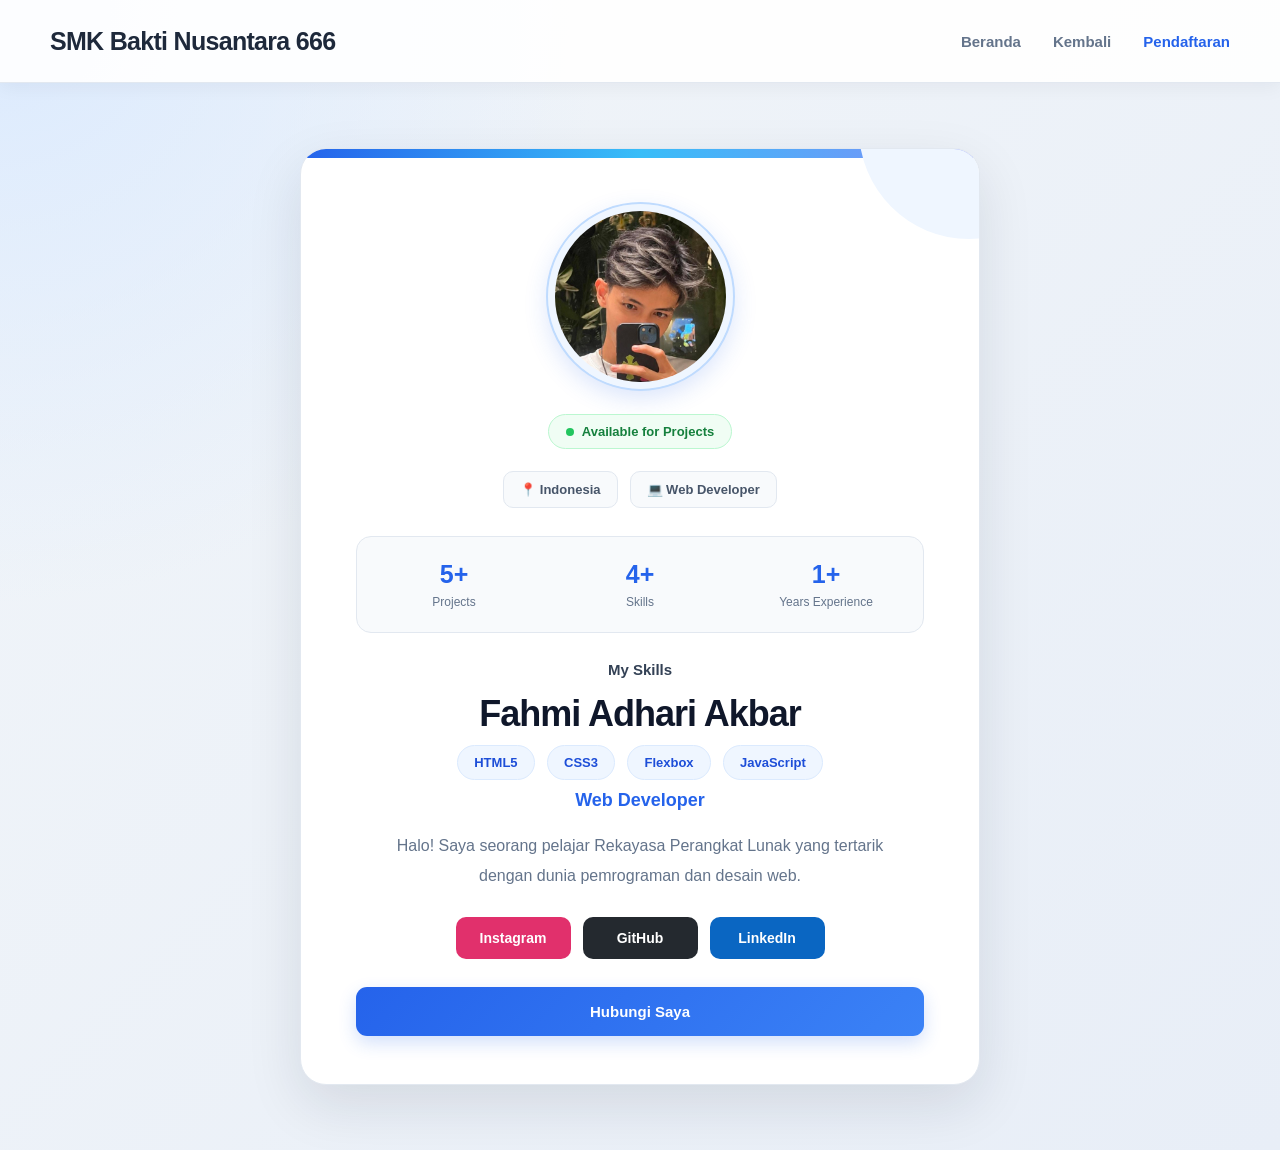
==== index.html @ e7ab8393 "Add files via upload" ====
<!DOCTYPE html>
<html lang="id">

<head>
    <meta charset="UTF-8">
    <meta name="viewport" content="width=device-width, initial-scale=1.0">
    <title>Kartu Profil Portofolio Interaktif</title>

    <!-- Menghubungkan file CSS eksternal -->
    <link rel="stylesheet" href="style.css">
</head>

<body>

    <header class="main-header">
        <div class="header-container">
            <h1 class="brand-title">SMK Bakti Nusantara 666</h1>
            <nav class="main-nav">
                <a href="beranda.html">Beranda</a>
                <a href="index2.html">Kembali</a>
                <a href="#" class="active">Pendaftaran</a>
            </nav>
        </div>
    </header>

    <main class="profile-card">
        <!-- Foto Profil -->
        <div class="profile-image">
            <img src="amayy.jpeg" alt="Foto profil">
        </div>
        <div class="profile-status">
            Available for Projects
        </div>

        <div class="profile-info">
            <div class="info-item">📍 Indonesia</div>
            <div class="info-item">💻 Web Developer</div>
        </div>

        <div class="profile-stats">
            <div class="stat-item">
                <h3>5+</h3>
                <p>Projects</p>
            </div>

            <div class="stat-item">
                <h3>4+</h3>
                <p>Skills</p>
            </div>

            <div class="stat-item">
                <h3>1+</h3>
                <p>Years Experience</p>
            </div>
        </div>

        <p class="skill-title">My Skills</p>

        <!-- Informasi Profil -->
        <h1>Fahmi Adhari Akbar</h1>

        <div class="skills">
            <span class="badge-skill">HTML5</span>
            <span class="badge-skill">CSS3</span>
            <span class="badge-skill">Flexbox</span>
            <span class="badge-skill">JavaScript</span>

<h2>Web Developer</h2>


            <p class="description">
                Halo! Saya seorang pelajar Rekayasa Perangkat Lunak
                yang tertarik dengan dunia pemrograman dan desain web.
            </p>

            <!-- Tombol Media Sosial -->
            <div class="social-links">
                <a href="https://www.instagram.com/faa_adhr?rpxt=MTN0dHQ4ZmJpaDJ3YQ==" target="_blank"
                    rel="noopener noreferrer" class="social-button instagram">
                    Instagram
                </a>

                <a href="https://github.com/fahmi123-hub/amayy" target="_blank" rel="noopener noreferrer"
                    class="social-button github">
                    GitHub
                </a>

                <a href="https://linkedin.com/" target="_blank" rel="noopener noreferrer"
                    class="social-button linkedin">
                    LinkedIn
                </a>
            </div>

            <!-- Tombol Kontak -->
            <a href="mailto:emailkamu@example.com" class="contact-button">
                Hubungi Saya
            </a>
    </main>

</body>

</html>
---- style.css ----
* {
    box-sizing: border-box;
    margin: 0;
    padding: 0;
}

body {
    min-height: 100vh;
    font-family: 'Segoe UI', Arial, sans-serif;
    background:
        radial-gradient(circle at top left, #dbeafe 0, transparent 35%),
        linear-gradient(135deg, #f1f5f9, #e8eef7);
    color: #1e293b;
}

/* =========================
   HEADER
========================= */
.main-header {
    width: 100%;
    background: rgba(255, 255, 255, 0.92);
    border-bottom: 1px solid #e2e8f0;
    box-shadow: 0 4px 18px rgba(15, 23, 42, 0.05);
}

.header-container {
    max-width: 1250px;
    min-height: 82px;
    margin: auto;
    padding: 0 35px;
    display: flex;
    justify-content: space-between;
    align-items: center;
    gap: 25px;
}

.brand-title {
    font-size: 25px;
    font-weight: 800;
    letter-spacing: -0.7px;
    color: #1e293b;
}

.main-nav {
    display: flex;
    align-items: center;
    gap: 32px;
}

.main-nav a {
    position: relative;
    color: #64748b;
    text-decoration: none;
    font-size: 15px;
    font-weight: 600;
    transition: 0.3s;
}

.main-nav a:hover,
.main-nav a.active {
    color: #2563eb;
}

/* =========================
   PROFILE CARD
========================= */
.profile-card {
    position: relative;
    width: calc(100% - 40px);
    max-width: 680px;
    margin: 65px auto;
    padding: 55px 55px 48px;
    overflow: hidden;
    background: #ffffff;
    border: 1px solid #e2e8f0;
    border-radius: 26px;
    box-shadow: 0 20px 55px rgba(15, 23, 42, 0.11);
    text-align: center;
    transition: transform 0.35s ease,
                box-shadow 0.35s ease;
}

.profile-card:hover {
    transform: translateY(-5px);
    box-shadow: 0 25px 65px rgba(15, 23, 42, 0.15);
}

.profile-card::before {
    content: "";
    position: absolute;
    top: 0;
    left: 0;
    width: 100%;
    height: 9px;
    background: linear-gradient(90deg, #2563eb, #38bdf8, #818cf8);
}

.profile-card::after {
    content: "";
    position: absolute;
    width: 220px;
    height: 220px;
    top: -130px;
    right: -100px;
    background: #eff6ff;
    border-radius: 50%;
    z-index: 0;
}

.profile-card > * {
    position: relative;
    z-index: 1;
}

/* =========================
   PROFILE IMAGE
========================= */
.profile-image {
    margin-bottom: 25px;
}

.profile-image img {
    display: block;
    width: 185px;
    height: 185px;
    margin: 0 auto;
    object-fit: cover;
    border: 7px solid #eff6ff;
    border-radius: 50%;
    outline: 2px solid #bfdbfe;
    box-shadow: 0 8px 25px rgba(37, 99, 235, 0.18);
    transition: transform 0.4s ease;
}

.profile-image img:hover {
    transform: scale(1.06);
}

/* =========================
   NAME & PROFESSION
========================= */
.profile-card h1 {
    margin-bottom: 10px;
    color: #0f172a;
    font-size: 36px;
    font-weight: 800;
    letter-spacing: -1px;
}

.profile-card h2 {
    margin-bottom: 20px;
    color: #2563eb;
    font-size: 18px;
    font-weight: 650;
}

/* =========================
   STATUS LABEL
========================= */
.profile-status {
    display: inline-flex;
    align-items: center;
    gap: 8px;
    margin-bottom: 22px;
    padding: 9px 17px;
    color: #15803d;
    background: #f0fdf4;
    border: 1px solid #bbf7d0;
    border-radius: 30px;
    font-size: 13px;
    font-weight: 700;
}

.profile-status::before {
    content: "";
    width: 8px;
    height: 8px;
    background: #22c55e;
    border-radius: 50%;
}

/* =========================
   DESCRIPTION
========================= */
.description {
    max-width: 490px;
    margin: 0 auto 25px;
    color: #64748b;
    font-size: 16px;
    line-height: 1.9;
}

/* =========================
   PROFILE INFO
========================= */
.profile-info {
    display: flex;
    justify-content: center;
    flex-wrap: wrap;
    gap: 12px;
    margin-bottom: 28px;
}

.info-item {
    padding: 10px 16px;
    color: #475569;
    background: #f8fafc;
    border: 1px solid #e2e8f0;
    border-radius: 10px;
    font-size: 13px;
    font-weight: 600;
}

/* =========================
   STATISTICS
========================= */
.profile-stats {
    display: grid;
    grid-template-columns: repeat(3, 1fr);
    gap: 12px;
    margin: 28px 0;
    padding: 23px 10px;
    background: #f8fafc;
    border: 1px solid #e2e8f0;
    border-radius: 15px;
}

.stat-item h3 {
    margin-bottom: 6px;
    color: #2563eb;
    font-size: 25px;
    font-weight: 800;
}

.stat-item p {
    color: #64748b;
    font-size: 12px;
}

/* =========================
   SKILLS
========================= */
.skill-title {
    margin-bottom: 15px;
    color: #334155;
    font-size: 15px;
    font-weight: 700;
}

.badge-skill {
    display: inline-block;
    margin: 0 4px 10px;
    padding: 9px 16px;
    color: #1d4ed8;
    background: #eff6ff;
    border: 1px solid #dbeafe;
    border-radius: 30px;
    font-size: 13px;
    font-weight: 600;
    transition: 0.3s;
}

.badge-skill:hover {
    color: white;
    background: #2563eb;
    border-color: #2563eb;
    transform: translateY(-3px);
}

/* =========================
   SOCIAL LINKS
========================= */
.social-links {
    display: flex;
    justify-content: center;
    flex-wrap: wrap;
    gap: 12px;
    margin: 25px 0 28px;
}

.social-button {
    min-width: 115px;
    padding: 13px 18px;
    color: white;
    border-radius: 10px;
    font-size: 14px;
    font-weight: 700;
    text-decoration: none;
    transition: 0.3s ease;
}

.instagram {
    background: #e1306c;
}

.github {
    background: #24292f;
}

.linkedin {
    background: #0a66c2;
}

.social-button:hover {
    filter: brightness(0.9);
    transform: translateY(-4px);
    box-shadow: 0 8px 18px rgba(0, 0, 0, 0.15);
}

/* =========================
   CONTACT BUTTON
========================= */
.contact-button {
    display: block;
    width: 100%;
    padding: 16px;
    color: white;
    background: linear-gradient(135deg, #2563eb, #3b82f6);
    border-radius: 11px;
    font-size: 15px;
    font-weight: 700;
    text-decoration: none;
    box-shadow: 0 7px 18px rgba(37, 99, 235, 0.2);
    transition: 0.3s ease;
}

.contact-button:hover {
    background: linear-gradient(135deg, #1d4ed8, #2563eb);
    transform: translateY(-3px);
    box-shadow: 0 10px 24px rgba(37, 99, 235, 0.3);
}

/* =========================
   RESPONSIVE
========================= */
@media screen and (max-width: 600px) {

    .header-container {
        padding: 18px 20px;
        flex-direction: column;
        gap: 17px;
    }

    .brand-title {
        font-size: 22px;
    }

    .main-nav {
        justify-content: center;
        flex-wrap: wrap;
        gap: 18px;
    }

    .profile-card {
        width: calc(100% - 28px);
        margin: 32px auto;
        padding: 42px 20px 30px;
        border-radius: 20px;
    }

    .profile-image img {
        width: 150px;
        height: 150px;
    }

    .profile-card h1 {
        font-size: 28px;
    }

    .profile-card h2 {
        font-size: 16px;
    }

    .description {
        font-size: 14px;
    }

    .profile-stats {
        gap: 5px;
        padding: 18px 5px;
    }

    .stat-item h3 {
        font-size: 21px;
    }

    .stat-item p {
        font-size: 10px;
    }

    .social-links {
        gap: 8px;
    }

    .social-button {
        min-width: 95px;
        padding: 11px 12px;
        font-size: 12px;
    }
}
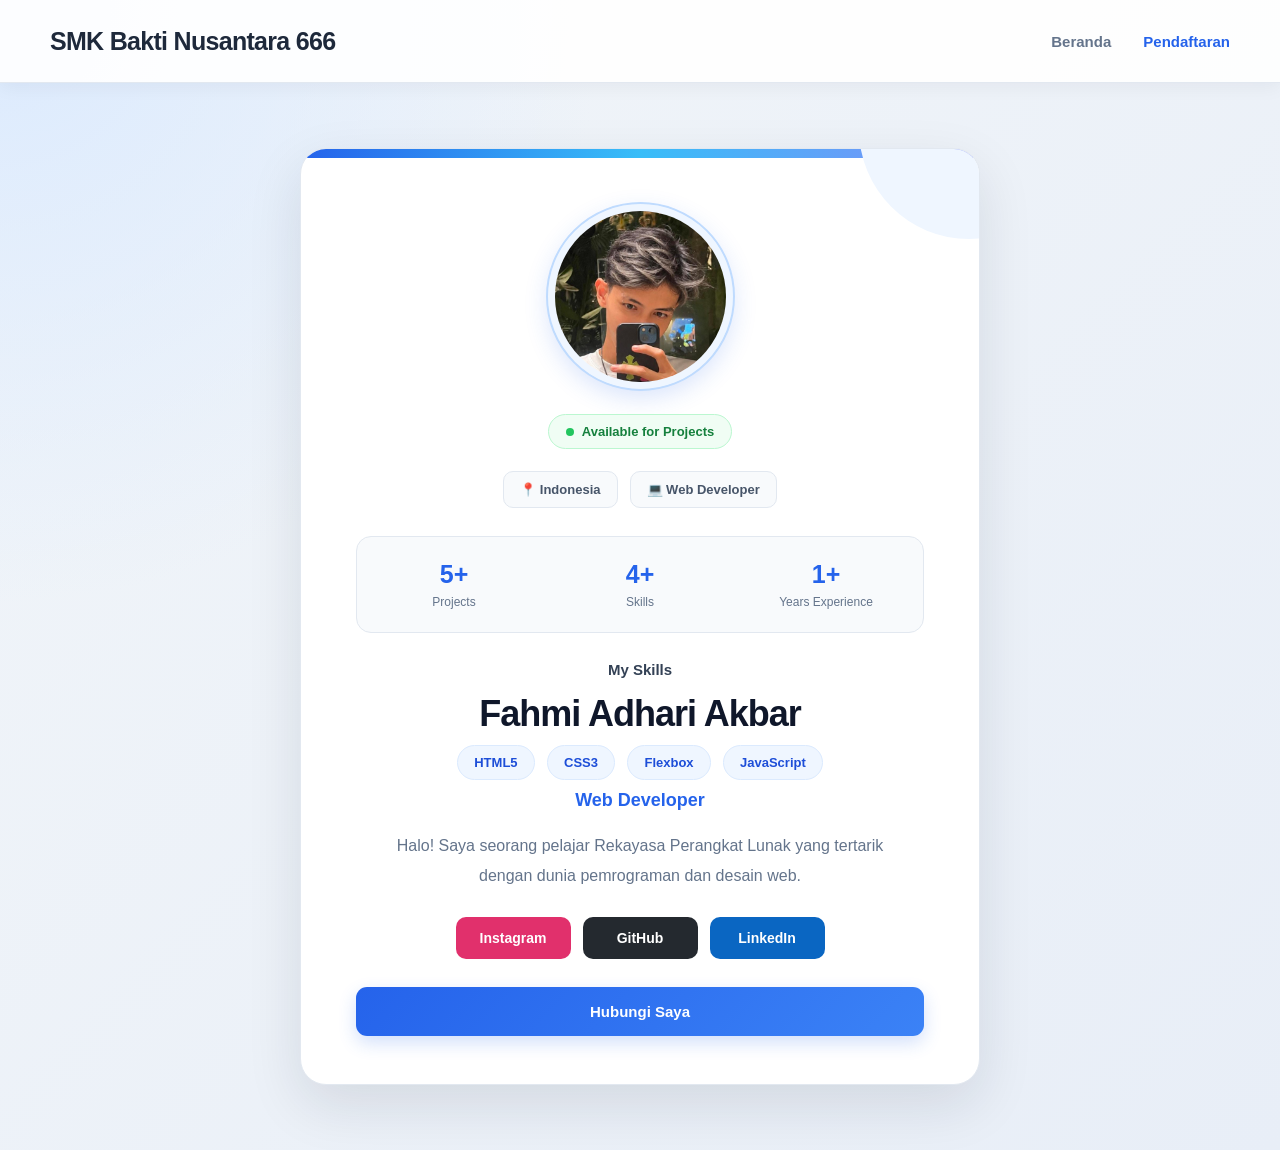
==== commit b957a3df: "Update index.html" ====
--- a/index.html
+++ b/index.html
@@ -17,8 +17,7 @@
             <h1 class="brand-title">SMK Bakti Nusantara 666</h1>
             <nav class="main-nav">
                 <a href="beranda.html">Beranda</a>
-                <a href="index2.html">Kembali</a>
-                <a href="#" class="active">Pendaftaran</a>
+                <a href="index2.html" class="active">Pendaftaran</a>
             </nav>
         </div>
     </header>
@@ -92,11 +91,11 @@
             </div>
 
             <!-- Tombol Kontak -->
-            <a href="mailto:emailkamu@example.com" class="contact-button">
+            <a href="mailto:fahmi12864@gmail.com" class="contact-button">
                 Hubungi Saya
             </a>
     </main>
 
 </body>
 
-</html>+</html>
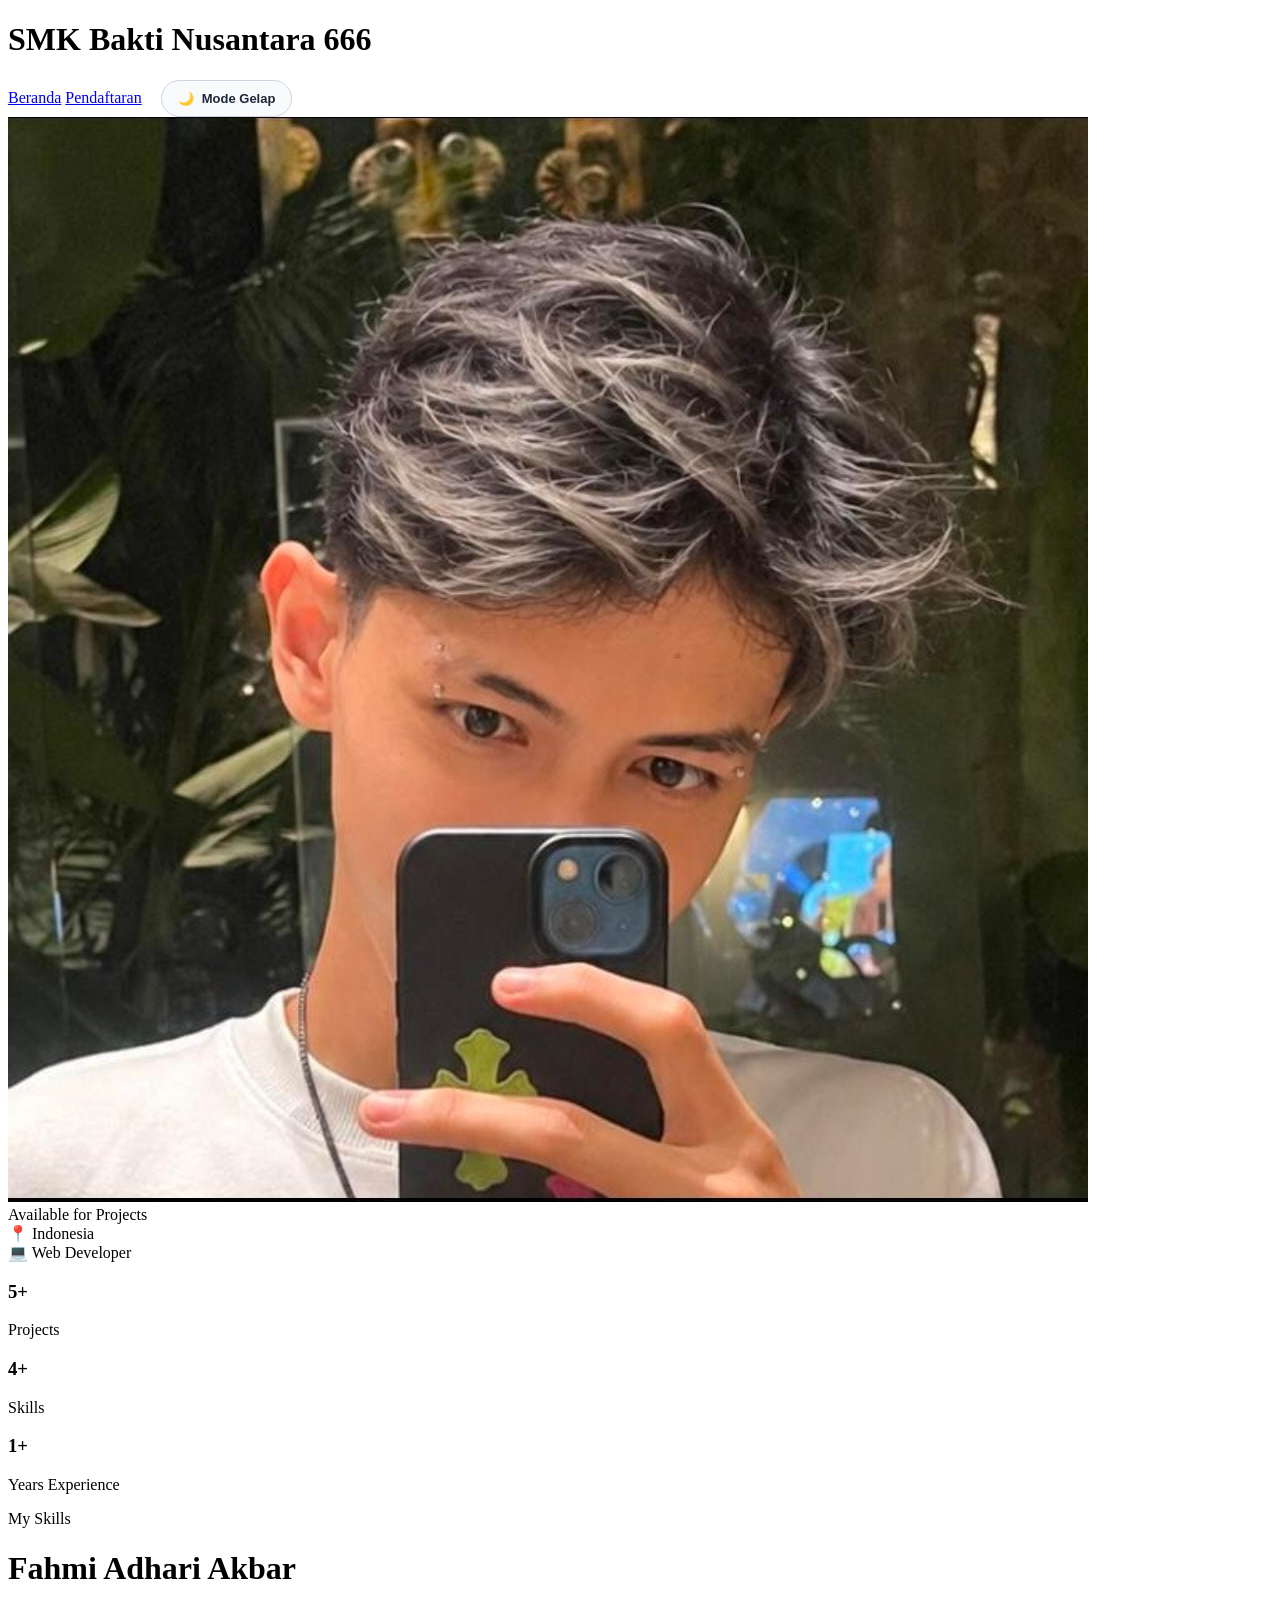
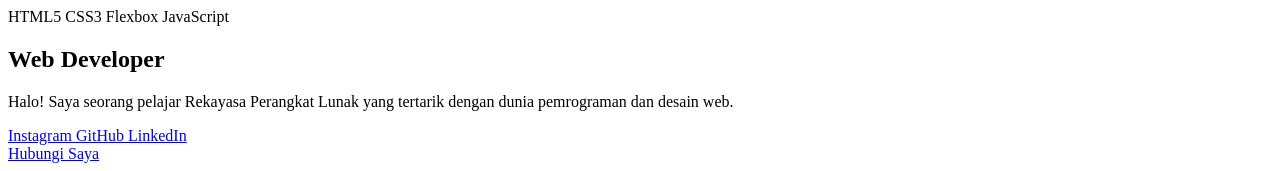
==== commit d1a4ff79: "Update index.html" ====
--- a/index.html
+++ b/index.html
@@ -1,3 +1,4 @@
+
 <!DOCTYPE html>
 <html lang="id">
 
@@ -6,7 +7,6 @@
     <meta name="viewport" content="width=device-width, initial-scale=1.0">
     <title>Kartu Profil Portofolio Interaktif</title>
 
-    <!-- Menghubungkan file CSS eksternal -->
     <link rel="stylesheet" href="style.css">
 </head>
 
@@ -15,18 +15,27 @@
     <header class="main-header">
         <div class="header-container">
             <h1 class="brand-title">SMK Bakti Nusantara 666</h1>
+
             <nav class="main-nav">
                 <a href="beranda.html">Beranda</a>
                 <a href="index2.html" class="active">Pendaftaran</a>
+
+                <!-- Tombol Mode Gelap dan Terang -->
+                <button class="theme-toggle" id="themeToggle" type="button">
+                    <span id="themeIcon">🌙</span>
+                    <span id="themeText">Mode Gelap</span>
+                </button>
             </nav>
         </div>
     </header>
 
     <main class="profile-card">
+
         <!-- Foto Profil -->
         <div class="profile-image">
             <img src="amayy.jpeg" alt="Foto profil">
         </div>
+
         <div class="profile-status">
             Available for Projects
         </div>
@@ -63,39 +72,93 @@
             <span class="badge-skill">CSS3</span>
             <span class="badge-skill">Flexbox</span>
             <span class="badge-skill">JavaScript</span>
+        </div>
 
-<h2>Web Developer</h2>
+        <h2>Web Developer</h2>
 
+        <p class="description">
+            Halo! Saya seorang pelajar Rekayasa Perangkat Lunak
+            yang tertarik dengan dunia pemrograman dan desain web.
+        </p>
 
-            <p class="description">
-                Halo! Saya seorang pelajar Rekayasa Perangkat Lunak
-                yang tertarik dengan dunia pemrograman dan desain web.
-            </p>
+        <!-- Tombol Media Sosial -->
+        <div class="social-links">
 
-            <!-- Tombol Media Sosial -->
-            <div class="social-links">
-                <a href="https://www.instagram.com/faa_adhr?rpxt=MTN0dHQ4ZmJpaDJ3YQ==" target="_blank"
-                    rel="noopener noreferrer" class="social-button instagram">
-                    Instagram
-                </a>
+            <a href="https://www.instagram.com/faa_adhr?rpxt=MTN0dHQ4ZmJpaDJ3YQ=="
+                target="_blank"
+                rel="noopener noreferrer"
+                class="social-button instagram">
+                Instagram
+            </a>
 
-                <a href="https://github.com/fahmi123-hub/amayy" target="_blank" rel="noopener noreferrer"
-                    class="social-button github">
-                    GitHub
-                </a>
+            <a href="https://github.com/fahmi123-hub/amayy"
+                target="_blank"
+                rel="noopener noreferrer"
+                class="social-button github">
+                GitHub
+            </a>
 
-                <a href="https://linkedin.com/" target="_blank" rel="noopener noreferrer"
-                    class="social-button linkedin">
-                    LinkedIn
-                </a>
-            </div>
+            <a href="https://linkedin.com/"
+                target="_blank"
+                rel="noopener noreferrer"
+                class="social-button linkedin">
+                LinkedIn
+            </a>
 
-            <!-- Tombol Kontak -->
-            <a href="mailto:fahmi12864@gmail.com" class="contact-button">
-                Hubungi Saya
-            </a>
+        </div>
+
+        <!-- Tombol Kontak -->
+        <a href="mailto:fahmi12864@gmail.com" class="contact-button">
+            Hubungi Saya
+        </a>
+
     </main>
 
+    <!-- JavaScript Mode Gelap dan Terang -->
+    <script>
+        const themeToggle = document.getElementById("themeToggle");
+        const themeIcon = document.getElementById("themeIcon");
+        const themeText = document.getElementById("themeText");
+
+        // Mengambil tema yang tersimpan
+        let savedTheme = localStorage.getItem("theme");
+
+        // Menerapkan tema ketika halaman dibuka
+        if (savedTheme === "dark") {
+            document.body.classList.add("dark-mode");
+        }
+
+        // Mengubah ikon dan tulisan tombol
+        function updateThemeButton() {
+            const isDark = document.body.classList.contains("dark-mode");
+
+            if (isDark) {
+                themeIcon.textContent = "☀️";
+                themeText.textContent = "Mode Terang";
+            } else {
+                themeIcon.textContent = "🌙";
+                themeText.textContent = "Mode Gelap";
+            }
+        }
+
+        // Menampilkan tombol sesuai tema
+        updateThemeButton();
+
+        // Fungsi mengganti tema
+        themeToggle.addEventListener("click", function () {
+
+            document.body.classList.toggle("dark-mode");
+
+            const isDark = document.body.classList.contains("dark-mode");
+
+            // Menyimpan pilihan tema
+            localStorage.setItem("theme", isDark ? "dark" : "light");
+
+            // Memperbarui tombol
+            updateThemeButton();
+
+        });
+    </script>
+
 </body>
-
 </html>
--- a/style.css
+++ b/style.css
@@ -1,400 +1,145 @@
-* {
-    box-sizing: border-box;
-    margin: 0;
-    padding: 0;
+/* =========================
+   DARK MODE & LIGHT MODE
+========================= */
+
+/* Transisi pergantian tema */
+body,
+.main-header,
+.profile-card,
+.info-item,
+.profile-stats,
+.badge-skill,
+.profile-status {
+    transition: background-color 0.3s ease,
+                color 0.3s ease,
+                border-color 0.3s ease,
+                box-shadow 0.3s ease;
 }
 
-body {
-    min-height: 100vh;
-    font-family: 'Segoe UI', Arial, sans-serif;
+/* DARK MODE */
+body.dark-mode {
     background:
-        radial-gradient(circle at top left, #dbeafe 0, transparent 35%),
-        linear-gradient(135deg, #f1f5f9, #e8eef7);
-    color: #1e293b;
+        radial-gradient(circle at top left, #1e3a5f 0, transparent 35%),
+        linear-gradient(135deg, #0f172a, #111827);
+    color: #e2e8f0;
 }
 
-/* =========================
-   HEADER
-========================= */
-.main-header {
-    width: 100%;
-    background: rgba(255, 255, 255, 0.92);
-    border-bottom: 1px solid #e2e8f0;
-    box-shadow: 0 4px 18px rgba(15, 23, 42, 0.05);
+body.dark-mode .main-header {
+    background-color: #020617;
 }
 
-.header-container {
-    max-width: 1250px;
-    min-height: 82px;
-    margin: auto;
-    padding: 0 35px;
-    display: flex;
-    justify-content: space-between;
-    align-items: center;
-    gap: 25px;
+body.dark-mode .profile-card {
+    background: #1e293b;
+    border-color: #334155;
+    box-shadow: 0 20px 55px rgba(0, 0, 0, 0.35);
 }
 
-.brand-title {
-    font-size: 25px;
-    font-weight: 800;
-    letter-spacing: -0.7px;
-    color: #1e293b;
+body.dark-mode .profile-card::after {
+    background: #334155;
 }
 
-.main-nav {
-    display: flex;
-    align-items: center;
-    gap: 32px;
+body.dark-mode .profile-card h1 {
+    color: #f8fafc;
 }
 
-.main-nav a {
-    position: relative;
-    color: #64748b;
-    text-decoration: none;
-    font-size: 15px;
-    font-weight: 600;
-    transition: 0.3s;
+body.dark-mode .profile-card h2 {
+    color: #60a5fa;
 }
 
-.main-nav a:hover,
-.main-nav a.active {
-    color: #2563eb;
+body.dark-mode .description {
+    color: #cbd5e1;
 }
 
-/* =========================
-   PROFILE CARD
-========================= */
-.profile-card {
-    position: relative;
-    width: calc(100% - 40px);
-    max-width: 680px;
-    margin: 65px auto;
-    padding: 55px 55px 48px;
-    overflow: hidden;
-    background: #ffffff;
-    border: 1px solid #e2e8f0;
-    border-radius: 26px;
-    box-shadow: 0 20px 55px rgba(15, 23, 42, 0.11);
-    text-align: center;
-    transition: transform 0.35s ease,
-                box-shadow 0.35s ease;
+body.dark-mode .profile-status {
+    color: #4ade80;
+    background: #14532d;
+    border-color: #166534;
 }
 
-.profile-card:hover {
-    transform: translateY(-5px);
-    box-shadow: 0 25px 65px rgba(15, 23, 42, 0.15);
+body.dark-mode .info-item {
+    color: #cbd5e1;
+    background: #334155;
+    border-color: #475569;
 }
 
-.profile-card::before {
-    content: "";
-    position: absolute;
-    top: 0;
-    left: 0;
-    width: 100%;
-    height: 9px;
-    background: linear-gradient(90deg, #2563eb, #38bdf8, #818cf8);
+body.dark-mode .profile-stats {
+    background: #0f172a;
+    border-color: #334155;
 }
 
-.profile-card::after {
-    content: "";
-    position: absolute;
-    width: 220px;
-    height: 220px;
-    top: -130px;
-    right: -100px;
-    background: #eff6ff;
-    border-radius: 50%;
-    z-index: 0;
+body.dark-mode .stat-item h3 {
+    color: #60a5fa;
 }
 
-.profile-card > * {
-    position: relative;
-    z-index: 1;
+body.dark-mode .stat-item p {
+    color: #cbd5e1;
 }
 
-/* =========================
-   PROFILE IMAGE
-========================= */
-.profile-image {
-    margin-bottom: 25px;
+body.dark-mode .skill-title {
+    color: #e2e8f0;
 }
 
-.profile-image img {
-    display: block;
-    width: 185px;
-    height: 185px;
-    margin: 0 auto;
-    object-fit: cover;
-    border: 7px solid #eff6ff;
-    border-radius: 50%;
-    outline: 2px solid #bfdbfe;
-    box-shadow: 0 8px 25px rgba(37, 99, 235, 0.18);
-    transition: transform 0.4s ease;
+body.dark-mode .badge-skill {
+    color: #93c5fd;
+    background: #1e3a5f;
+    border-color: #1d4ed8;
 }
 
-.profile-image img:hover {
-    transform: scale(1.06);
+body.dark-mode .badge-skill:hover {
+    color: white;
+    background: #2563eb;
 }
 
-/* =========================
-   NAME & PROFESSION
-========================= */
-.profile-card h1 {
-    margin-bottom: 10px;
-    color: #0f172a;
-    font-size: 36px;
-    font-weight: 800;
-    letter-spacing: -1px;
+body.dark-mode .profile-image img {
+    border-color: #334155;
+    outline-color: #3b82f6;
 }
 
-.profile-card h2 {
-    margin-bottom: 20px;
-    color: #2563eb;
-    font-size: 18px;
-    font-weight: 650;
+body.dark-mode .main-nav a {
+    color: #cbd5e1;
 }
 
-/* =========================
-   STATUS LABEL
-========================= */
-.profile-status {
+body.dark-mode .main-nav a:hover,
+body.dark-mode .main-nav a.active {
+    color: #38bdf8;
+}
+
+/* TOMBOL GANTI TEMA */
+.theme-toggle {
     display: inline-flex;
     align-items: center;
+    justify-content: center;
     gap: 8px;
-    margin-bottom: 22px;
-    padding: 9px 17px;
-    color: #15803d;
-    background: #f0fdf4;
-    border: 1px solid #bbf7d0;
+    padding: 10px 16px;
+    margin-left: 15px;
+    color: #1e293b;
+    background: #f8fafc;
+    border: 1px solid #cbd5e1;
     border-radius: 30px;
     font-size: 13px;
     font-weight: 700;
-}
-
-.profile-status::before {
-    content: "";
-    width: 8px;
-    height: 8px;
-    background: #22c55e;
-    border-radius: 50%;
-}
-
-/* =========================
-   DESCRIPTION
-========================= */
-.description {
-    max-width: 490px;
-    margin: 0 auto 25px;
-    color: #64748b;
-    font-size: 16px;
-    line-height: 1.9;
-}
-
-/* =========================
-   PROFILE INFO
-========================= */
-.profile-info {
-    display: flex;
-    justify-content: center;
-    flex-wrap: wrap;
-    gap: 12px;
-    margin-bottom: 28px;
-}
-
-.info-item {
-    padding: 10px 16px;
-    color: #475569;
-    background: #f8fafc;
-    border: 1px solid #e2e8f0;
-    border-radius: 10px;
-    font-size: 13px;
-    font-weight: 600;
-}
-
-/* =========================
-   STATISTICS
-========================= */
-.profile-stats {
-    display: grid;
-    grid-template-columns: repeat(3, 1fr);
-    gap: 12px;
-    margin: 28px 0;
-    padding: 23px 10px;
-    background: #f8fafc;
-    border: 1px solid #e2e8f0;
-    border-radius: 15px;
-}
-
-.stat-item h3 {
-    margin-bottom: 6px;
-    color: #2563eb;
-    font-size: 25px;
-    font-weight: 800;
-}
-
-.stat-item p {
-    color: #64748b;
-    font-size: 12px;
-}
-
-/* =========================
-   SKILLS
-========================= */
-.skill-title {
-    margin-bottom: 15px;
-    color: #334155;
-    font-size: 15px;
-    font-weight: 700;
-}
-
-.badge-skill {
-    display: inline-block;
-    margin: 0 4px 10px;
-    padding: 9px 16px;
-    color: #1d4ed8;
-    background: #eff6ff;
-    border: 1px solid #dbeafe;
-    border-radius: 30px;
-    font-size: 13px;
-    font-weight: 600;
-    transition: 0.3s;
-}
-
-.badge-skill:hover {
-    color: white;
-    background: #2563eb;
-    border-color: #2563eb;
-    transform: translateY(-3px);
-}
-
-/* =========================
-   SOCIAL LINKS
-========================= */
-.social-links {
-    display: flex;
-    justify-content: center;
-    flex-wrap: wrap;
-    gap: 12px;
-    margin: 25px 0 28px;
-}
-
-.social-button {
-    min-width: 115px;
-    padding: 13px 18px;
-    color: white;
-    border-radius: 10px;
-    font-size: 14px;
-    font-weight: 700;
-    text-decoration: none;
+    cursor: pointer;
     transition: 0.3s ease;
 }
 
-.instagram {
-    background: #e1306c;
+.theme-toggle:hover {
+    background: #dbeafe;
+    transform: translateY(-2px);
 }
 
-.github {
-    background: #24292f;
+body.dark-mode .theme-toggle {
+    color: #f8fafc;
+    background: #334155;
+    border-color: #475569;
 }
 
-.linkedin {
-    background: #0a66c2;
+body.dark-mode .theme-toggle:hover {
+    background: #475569;
 }
 
-.social-button:hover {
-    filter: brightness(0.9);
-    transform: translateY(-4px);
-    box-shadow: 0 8px 18px rgba(0, 0, 0, 0.15);
+/* RESPONSIVE TOMBOL TEMA */
+@media screen and (max-width: 600px) {
+    .theme-toggle {
+        margin-left: 0;
+    }
 }
-
-/* =========================
-   CONTACT BUTTON
-========================= */
-.contact-button {
-    display: block;
-    width: 100%;
-    padding: 16px;
-    color: white;
-    background: linear-gradient(135deg, #2563eb, #3b82f6);
-    border-radius: 11px;
-    font-size: 15px;
-    font-weight: 700;
-    text-decoration: none;
-    box-shadow: 0 7px 18px rgba(37, 99, 235, 0.2);
-    transition: 0.3s ease;
-}
-
-.contact-button:hover {
-    background: linear-gradient(135deg, #1d4ed8, #2563eb);
-    transform: translateY(-3px);
-    box-shadow: 0 10px 24px rgba(37, 99, 235, 0.3);
-}
-
-/* =========================
-   RESPONSIVE
-========================= */
-@media screen and (max-width: 600px) {
-
-    .header-container {
-        padding: 18px 20px;
-        flex-direction: column;
-        gap: 17px;
-    }
-
-    .brand-title {
-        font-size: 22px;
-    }
-
-    .main-nav {
-        justify-content: center;
-        flex-wrap: wrap;
-        gap: 18px;
-    }
-
-    .profile-card {
-        width: calc(100% - 28px);
-        margin: 32px auto;
-        padding: 42px 20px 30px;
-        border-radius: 20px;
-    }
-
-    .profile-image img {
-        width: 150px;
-        height: 150px;
-    }
-
-    .profile-card h1 {
-        font-size: 28px;
-    }
-
-    .profile-card h2 {
-        font-size: 16px;
-    }
-
-    .description {
-        font-size: 14px;
-    }
-
-    .profile-stats {
-        gap: 5px;
-        padding: 18px 5px;
-    }
-
-    .stat-item h3 {
-        font-size: 21px;
-    }
-
-    .stat-item p {
-        font-size: 10px;
-    }
-
-    .social-links {
-        gap: 8px;
-    }
-
-    .social-button {
-        min-width: 95px;
-        padding: 11px 12px;
-        font-size: 12px;
-    }
-}
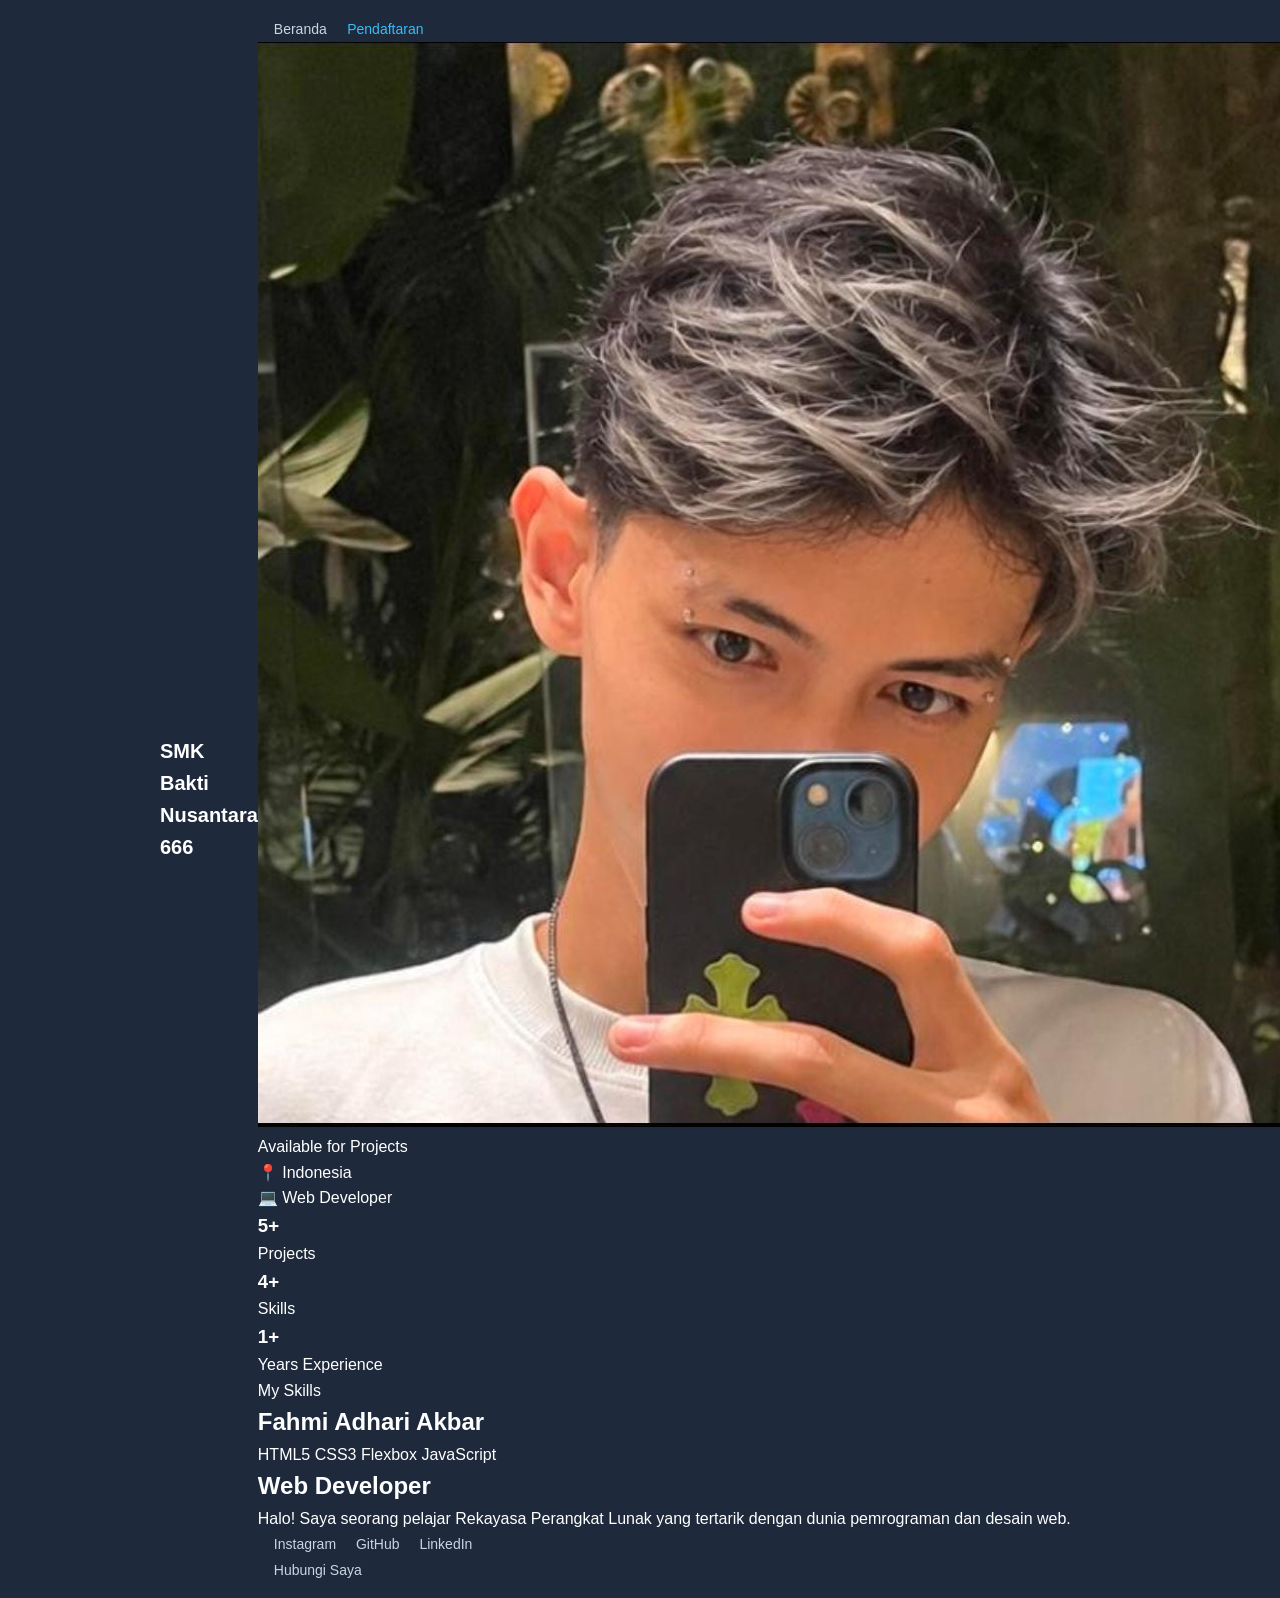
==== commit c68c1d22: "Update index.html" ====
--- a/index.html
+++ b/index.html
@@ -20,14 +20,6 @@
                 <a href="beranda.html">Beranda</a>
                 <a href="index2.html" class="active">Pendaftaran</a>
 
-                <!-- Tombol Mode Gelap dan Terang -->
-                <button class="theme-toggle" id="themeToggle" type="button">
-                    <span id="themeIcon">🌙</span>
-                    <span id="themeText">Mode Gelap</span>
-                </button>
-            </nav>
-        </div>
-    </header>
 
     <main class="profile-card">
 
@@ -113,52 +105,5 @@
         </a>
 
     </main>
-
-    <!-- JavaScript Mode Gelap dan Terang -->
-    <script>
-        const themeToggle = document.getElementById("themeToggle");
-        const themeIcon = document.getElementById("themeIcon");
-        const themeText = document.getElementById("themeText");
-
-        // Mengambil tema yang tersimpan
-        let savedTheme = localStorage.getItem("theme");
-
-        // Menerapkan tema ketika halaman dibuka
-        if (savedTheme === "dark") {
-            document.body.classList.add("dark-mode");
-        }
-
-        // Mengubah ikon dan tulisan tombol
-        function updateThemeButton() {
-            const isDark = document.body.classList.contains("dark-mode");
-
-            if (isDark) {
-                themeIcon.textContent = "☀️";
-                themeText.textContent = "Mode Terang";
-            } else {
-                themeIcon.textContent = "🌙";
-                themeText.textContent = "Mode Gelap";
-            }
-        }
-
-        // Menampilkan tombol sesuai tema
-        updateThemeButton();
-
-        // Fungsi mengganti tema
-        themeToggle.addEventListener("click", function () {
-
-            document.body.classList.toggle("dark-mode");
-
-            const isDark = document.body.classList.contains("dark-mode");
-
-            // Menyimpan pilihan tema
-            localStorage.setItem("theme", isDark ? "dark" : "light");
-
-            // Memperbarui tombol
-            updateThemeButton();
-
-        });
-    </script>
-
 </body>
 </html>
--- a/style.css
+++ b/style.css
@@ -1,145 +1,233 @@
-/* =========================
-   DARK MODE & LIGHT MODE
-========================= */
-
-/* Transisi pergantian tema */
-body,
-.main-header,
-.profile-card,
-.info-item,
-.profile-stats,
-.badge-skill,
-.profile-status {
-    transition: background-color 0.3s ease,
-                color 0.3s ease,
-                border-color 0.3s ease,
-                box-shadow 0.3s ease;
-}
-
-/* DARK MODE */
-body.dark-mode {
-    background:
-        radial-gradient(circle at top left, #1e3a5f 0, transparent 35%),
-        linear-gradient(135deg, #0f172a, #111827);
-    color: #e2e8f0;
-}
-
-body.dark-mode .main-header {
-    background-color: #020617;
-}
-
-body.dark-mode .profile-card {
-    background: #1e293b;
-    border-color: #334155;
-    box-shadow: 0 20px 55px rgba(0, 0, 0, 0.35);
-}
-
-body.dark-mode .profile-card::after {
-    background: #334155;
-}
-
-body.dark-mode .profile-card h1 {
-    color: #f8fafc;
-}
-
-body.dark-mode .profile-card h2 {
-    color: #60a5fa;
-}
-
-body.dark-mode .description {
+/* 1. RESET DASAR */
+* {
+     box-sizing: border-box;
+    margin: 0;
+    padding: 0;
+}
+
+/* 2. BODY & FONT */
+body {
+    font-family: 'Segoe UI', Tahoma, Geneva, Verdana, sans-serif;
+    background-color: #f1f5f9;
+    color: #334155;
+    line-height: 1.6;
+    min-height: 100vh;
+    display: flex;
+    flex-direction: column;
+}
+
+/* 3. HEADER & NAVIGASI */
+.main-header {
+    background-color: #1e293b;
+    color: #ffffff;
+    padding: 16px 0;
+    box-shadow: 0 2px 8px rgba(0, 0, 0, 0.1);
+}
+
+.header-container {
+    max-width: 1000px;
+    margin: 0 auto;
+    padding: 0 20px;
+    display: flex;
+    justify-content: space-between;
+    align-items: center;
+}
+
+.brand-title {
+    font-size: 20px;
+    font-weight: bold;
+}
+
+.main-nav a {
     color: #cbd5e1;
-}
-
-body.dark-mode .profile-status {
-    color: #4ade80;
-    background: #14532d;
-    border-color: #166534;
-}
-
-body.dark-mode .info-item {
-    color: #cbd5e1;
-    background: #334155;
-    border-color: #475569;
-}
-
-body.dark-mode .profile-stats {
-    background: #0f172a;
-    border-color: #334155;
-}
-
-body.dark-mode .stat-item h3 {
-    color: #60a5fa;
-}
-
-body.dark-mode .stat-item p {
-    color: #cbd5e1;
-}
-
-body.dark-mode .skill-title {
-    color: #e2e8f0;
-}
-
-body.dark-mode .badge-skill {
-    color: #93c5fd;
-    background: #1e3a5f;
-    border-color: #1d4ed8;
-}
-
-body.dark-mode .badge-skill:hover {
-    color: white;
-    background: #2563eb;
-}
-
-body.dark-mode .profile-image img {
-    border-color: #334155;
-    outline-color: #3b82f6;
-}
-
-body.dark-mode .main-nav a {
-    color: #cbd5e1;
-}
-
-body.dark-mode .main-nav a:hover,
-body.dark-mode .main-nav a.active {
+    text-decoration: none;
+    margin-left: 16px;
+    font-size: 14px;
+    transition: color 0.3s;
+}
+
+.main-nav a:hover,
+.main-nav a.active {
     color: #38bdf8;
 }
 
-/* TOMBOL GANTI TEMA */
-.theme-toggle {
-    display: inline-flex;
+/* 4. KONTEN UTAMA & KARTU FORM */
+.main-content {
+    flex: 1;
+    display: flex;
+    justify-content: center;
     align-items: center;
-    justify-content: center;
-    gap: 8px;
-    padding: 10px 16px;
-    margin-left: 15px;
+    padding: 40px 20px;
+}
+
+.form-section {
+    background-color: #ffffff;
+    width: 100%;
+    max-width: 850px;
+    padding: 32px;
+     border-radius: 12px;
+    border: 1px solid #e2e8f0;
+    box-shadow: 0 10px 25px rgba(0, 0, 0, 0.05);
+}
+
+/* TATA LETAK 2 KOLOM */
+.form-row {
+    display: flex;
+    gap: 24px;
+    flex-wrap: wrap;
+}
+
+.form-col {
+    flex: 1;
+    min-width: 280px;
+}
+
+.section-title {
+    font-size: 22px;
+    color: #0f172a;
+    margin-bottom: 6px;
+    text-align: center;
+}
+
+.section-desc {
+    font-size: 14px;
+    color: #64748b;
+    text-align: center;
+    margin-bottom: 24px;
+}
+
+/* 5. ELEMEN INPUT FORM */
+.form-group {
+    margin-bottom: 18px;
+}
+
+.form-group label {
+    display: block;
+    font-size: 14px;
+    font-weight: 600;
     color: #1e293b;
-    background: #f8fafc;
+    margin-bottom: 6px;
+}
+
+.group-label {
+    margin-bottom: 8px !important;
+}
+
+input[type="text"],
+input[type="email"],
+input[type="password"],
+input[type="date"],
+select,
+textarea {
+    width: 100%;
+    padding: 10px 14px;
+    font-size: 14px;
+    font-family: inherit;
     border: 1px solid #cbd5e1;
-    border-radius: 30px;
+    border-radius: 6px;
+    background-color: #f8fafc;
+    transition: border-color 0.2s, box-shadow 0.2s, transform 0.2s;
+}
+
+input:focus,
+select:focus,
+textarea:focus {
+    outline: none;
+    border-color: #2563eb;
+    box-shadow: 0 0 0 3px rgba(37, 99, 235, 0.2);
+    background-color: #ffffff;
+}
+
+/* 6. RADIO & CHECKBOX */
+.radio-group,
+.checkbox-group {
+    display: flex;
+    gap: 16px;
+}
+
+.inline-label {
+    font-weight: normal !important;
+    cursor: pointer;
+    display: flex;
+    align-items: center;
+    gap: 6px;
+}
+
+/* 7. TOMBOL */
+.button-group {
+    display: flex;
+    gap: 12px;
+    margin-top: 24px;
+}
+
+.btn {
+    flex: 1;
+    padding: 12px;
+    font-size: 15px;
+    font-weight: 600;
+    border: none;
+    border-radius: 6px;
+    cursor: pointer;
+    transition: background-color 0.2s, transform 0.1s;
+}
+
+.btn-submit {
+    background-color: #2563eb;
+    color: #ffffff;
+}
+
+.btn-submit:hover {
+    background-color: #1d4ed8;
+}
+
+.btn-submit:active {
+    transform: scale(0.98);
+}
+
+.btn-reset {
+    background-color: #e2e8f0;
+    color: #475569;
+}
+
+.btn-reset:hover {
+    background-color: #cbd5e1;
+}
+
+/* 8. TAMBAHAN UNTUK PESAN VALIDASI JAVASCRIPT */
+.error-msg {
+    display: block;
+    font-size: 12px;
+    margin-top: 5px;
+    font-weight: 600;
+    min-height: 16px;
+}
+
+/* 9. FOOTER */
+.main-footer {
+    background-color: #0f172a;
+    color: #94a3b8;
+    text-align: center;
+    padding: 16px;
     font-size: 13px;
-    font-weight: 700;
-    cursor: pointer;
-    transition: 0.3s ease;
-}
-
-.theme-toggle:hover {
-    background: #dbeafe;
-    transform: translateY(-2px);
-}
-
-body.dark-mode .theme-toggle {
-    color: #f8fafc;
-    background: #334155;
-    border-color: #475569;
-}
-
-body.dark-mode .theme-toggle:hover {
-    background: #475569;
-}
-
-/* RESPONSIVE TOMBOL TEMA */
-@media screen and (max-width: 600px) {
-    .theme-toggle {
-        margin-left: 0;
+    margin-top: auto;
+}
+
+/* 10. RESPONSIVE UNTUK LAYAR HP */
+@media (max-width: 600px) {
+    .header-container {
+        flex-direction: column;
+        gap: 10px;
+        text-align: center;
     }
-}
+
+    .form-section {
+        padding: 20px;
+    }
+
+    .radio-group,
+    .checkbox-group,
+    .button-group {
+        flex-direction: column;
+        gap: 10px;
+    }
+}
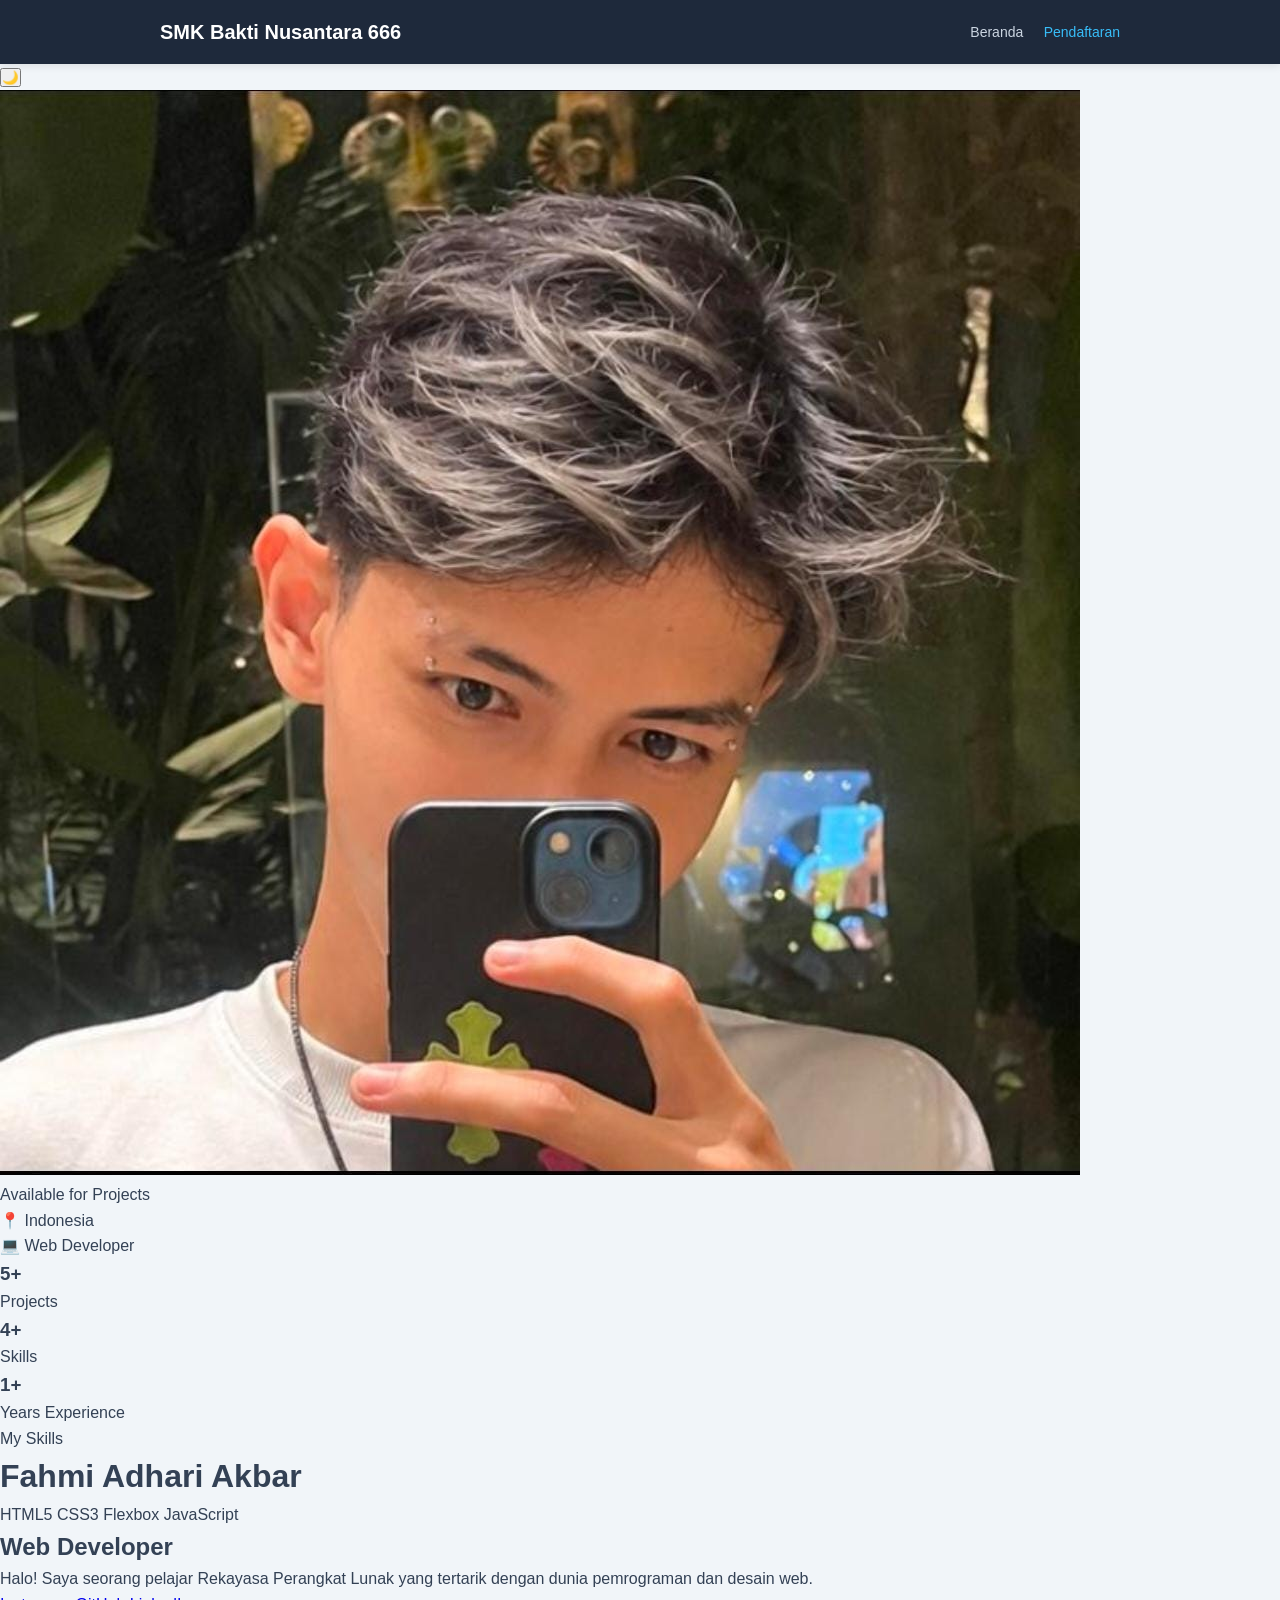
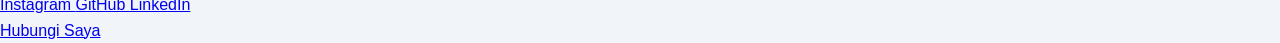
==== commit 05b146af: "Update index.html" ====
--- a/index.html
+++ b/index.html
@@ -19,9 +19,17 @@
             <nav class="main-nav">
                 <a href="beranda.html">Beranda</a>
                 <a href="index2.html" class="active">Pendaftaran</a>
-
+            </nav>
+        </div>
+    </header>
 
     <main class="profile-card">
+
+        <!-- TOMBOL MODE GELAP TERANG -->
+        <button class="theme-toggle" id="themeToggle" type="button"
+            aria-label="Ganti mode gelap dan terang">
+            🌙
+        </button>
 
         <!-- Foto Profil -->
         <div class="profile-image">
@@ -105,5 +113,44 @@
         </a>
 
     </main>
+
+    <!-- JAVASCRIPT MODE GELAP DAN TERANG -->
+    <script>
+        const themeToggle = document.getElementById("themeToggle");
+
+        // Mengambil tema tersimpan
+        const savedTheme = localStorage.getItem("theme");
+
+        // Menerapkan tema saat halaman dibuka
+        if (savedTheme === "dark") {
+            document.body.classList.add("dark-mode");
+        }
+
+        // Mengubah ikon tombol
+        function updateThemeIcon() {
+            if (document.body.classList.contains("dark-mode")) {
+                themeToggle.textContent = "☀️";
+                themeToggle.setAttribute("aria-label", "Aktifkan mode terang");
+            } else {
+                themeToggle.textContent = "🌙";
+                themeToggle.setAttribute("aria-label", "Aktifkan mode gelap");
+            }
+        }
+
+        updateThemeIcon();
+
+        // Mengganti tema saat tombol diklik
+        themeToggle.addEventListener("click", function () {
+
+            document.body.classList.toggle("dark-mode");
+
+            const isDark = document.body.classList.contains("dark-mode");
+
+            localStorage.setItem("theme", isDark ? "dark" : "light");
+
+            updateThemeIcon();
+        });
+    </script>
+
 </body>
 </html>
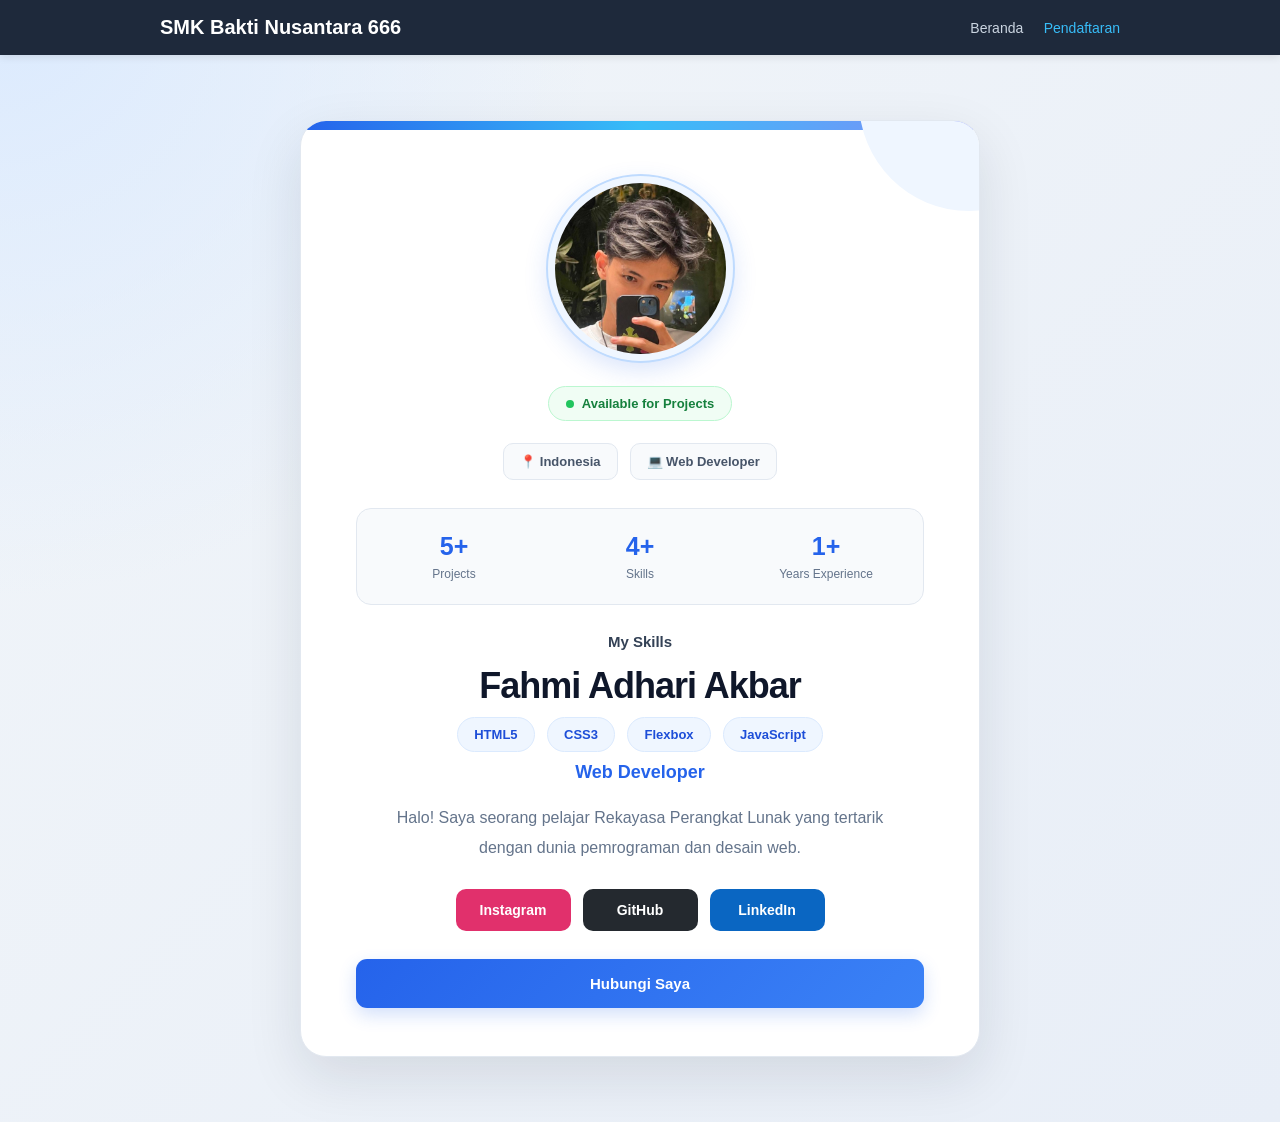
==== commit f3659be0: "Update index.html" ====
--- a/index.html
+++ b/index.html
@@ -24,12 +24,6 @@
     </header>
 
     <main class="profile-card">
-
-        <!-- TOMBOL MODE GELAP TERANG -->
-        <button class="theme-toggle" id="themeToggle" type="button"
-            aria-label="Ganti mode gelap dan terang">
-            🌙
-        </button>
 
         <!-- Foto Profil -->
         <div class="profile-image">
@@ -114,43 +108,5 @@
 
     </main>
 
-    <!-- JAVASCRIPT MODE GELAP DAN TERANG -->
-    <script>
-        const themeToggle = document.getElementById("themeToggle");
-
-        // Mengambil tema tersimpan
-        const savedTheme = localStorage.getItem("theme");
-
-        // Menerapkan tema saat halaman dibuka
-        if (savedTheme === "dark") {
-            document.body.classList.add("dark-mode");
-        }
-
-        // Mengubah ikon tombol
-        function updateThemeIcon() {
-            if (document.body.classList.contains("dark-mode")) {
-                themeToggle.textContent = "☀️";
-                themeToggle.setAttribute("aria-label", "Aktifkan mode terang");
-            } else {
-                themeToggle.textContent = "🌙";
-                themeToggle.setAttribute("aria-label", "Aktifkan mode gelap");
-            }
-        }
-
-        updateThemeIcon();
-
-        // Mengganti tema saat tombol diklik
-        themeToggle.addEventListener("click", function () {
-
-            document.body.classList.toggle("dark-mode");
-
-            const isDark = document.body.classList.contains("dark-mode");
-
-            localStorage.setItem("theme", isDark ? "dark" : "light");
-
-            updateThemeIcon();
-        });
-    </script>
-
 </body>
 </html>
--- a/style.css
+++ b/style.css
@@ -1,22 +1,21 @@
-/* 1. RESET DASAR */
 * {
-     box-sizing: border-box;
+    box-sizing: border-box;
     margin: 0;
     padding: 0;
 }
 
-/* 2. BODY & FONT */
 body {
-    font-family: 'Segoe UI', Tahoma, Geneva, Verdana, sans-serif;
-    background-color: #f1f5f9;
-    color: #334155;
-    line-height: 1.6;
     min-height: 100vh;
-    display: flex;
-    flex-direction: column;
-}
-
-/* 3. HEADER & NAVIGASI */
+    font-family: 'Segoe UI', Arial, sans-serif;
+    background:
+        radial-gradient(circle at top left, #dbeafe 0, transparent 35%),
+        linear-gradient(135deg, #f1f5f9, #e8eef7);
+    color: #1e293b;
+}
+
+/* =========================
+   HEADER
+========================= */
 .main-header {
     background-color: #1e293b;
     color: #ffffff;
@@ -51,183 +50,340 @@
     color: #38bdf8;
 }
 
-/* 4. KONTEN UTAMA & KARTU FORM */
-.main-content {
-    flex: 1;
+/* =========================
+   PROFILE CARD
+========================= */
+.profile-card {
+    position: relative;
+    width: calc(100% - 40px);
+    max-width: 680px;
+    margin: 65px auto;
+    padding: 55px 55px 48px;
+    overflow: hidden;
+    background: #ffffff;
+    border: 1px solid #e2e8f0;
+    border-radius: 26px;
+    box-shadow: 0 20px 55px rgba(15, 23, 42, 0.11);
+    text-align: center;
+    transition: transform 0.35s ease,
+                box-shadow 0.35s ease;
+}
+
+.profile-card:hover {
+    transform: translateY(-5px);
+    box-shadow: 0 25px 65px rgba(15, 23, 42, 0.15);
+}
+
+.profile-card::before {
+    content: "";
+    position: absolute;
+    top: 0;
+    left: 0;
+    width: 100%;
+    height: 9px;
+    background: linear-gradient(90deg, #2563eb, #38bdf8, #818cf8);
+}
+
+.profile-card::after {
+    content: "";
+    position: absolute;
+    width: 220px;
+    height: 220px;
+    top: -130px;
+    right: -100px;
+    background: #eff6ff;
+    border-radius: 50%;
+    z-index: 0;
+}
+
+.profile-card > * {
+    position: relative;
+    z-index: 1;
+}
+
+/* =========================
+   PROFILE IMAGE
+========================= */
+.profile-image {
+    margin-bottom: 25px;
+}
+
+.profile-image img {
+    display: block;
+    width: 185px;
+    height: 185px;
+    margin: 0 auto;
+    object-fit: cover;
+    border: 7px solid #eff6ff;
+    border-radius: 50%;
+    outline: 2px solid #bfdbfe;
+    box-shadow: 0 8px 25px rgba(37, 99, 235, 0.18);
+    transition: transform 0.4s ease;
+}
+
+.profile-image img:hover {
+    transform: scale(1.06);
+}
+
+/* =========================
+   NAME & PROFESSION
+========================= */
+.profile-card h1 {
+    margin-bottom: 10px;
+    color: #0f172a;
+    font-size: 36px;
+    font-weight: 800;
+    letter-spacing: -1px;
+}
+
+.profile-card h2 {
+    margin-bottom: 20px;
+    color: #2563eb;
+    font-size: 18px;
+    font-weight: 650;
+}
+
+/* =========================
+   STATUS LABEL
+========================= */
+.profile-status {
+    display: inline-flex;
+    align-items: center;
+    gap: 8px;
+    margin-bottom: 22px;
+    padding: 9px 17px;
+    color: #15803d;
+    background: #f0fdf4;
+    border: 1px solid #bbf7d0;
+    border-radius: 30px;
+    font-size: 13px;
+    font-weight: 700;
+}
+
+.profile-status::before {
+    content: "";
+    width: 8px;
+    height: 8px;
+    background: #22c55e;
+    border-radius: 50%;
+}
+
+/* =========================
+   DESCRIPTION
+========================= */
+.description {
+    max-width: 490px;
+    margin: 0 auto 25px;
+    color: #64748b;
+    font-size: 16px;
+    line-height: 1.9;
+}
+
+/* =========================
+   PROFILE INFO
+========================= */
+.profile-info {
     display: flex;
     justify-content: center;
-    align-items: center;
-    padding: 40px 20px;
-}
-
-.form-section {
-    background-color: #ffffff;
+    flex-wrap: wrap;
+    gap: 12px;
+    margin-bottom: 28px;
+}
+
+.info-item {
+    padding: 10px 16px;
+    color: #475569;
+    background: #f8fafc;
+    border: 1px solid #e2e8f0;
+    border-radius: 10px;
+    font-size: 13px;
+    font-weight: 600;
+}
+
+/* =========================
+   STATISTICS
+========================= */
+.profile-stats {
+    display: grid;
+    grid-template-columns: repeat(3, 1fr);
+    gap: 12px;
+    margin: 28px 0;
+    padding: 23px 10px;
+    background: #f8fafc;
+    border: 1px solid #e2e8f0;
+    border-radius: 15px;
+}
+
+.stat-item h3 {
+    margin-bottom: 6px;
+    color: #2563eb;
+    font-size: 25px;
+    font-weight: 800;
+}
+
+.stat-item p {
+    color: #64748b;
+    font-size: 12px;
+}
+
+/* =========================
+   SKILLS
+========================= */
+.skill-title {
+    margin-bottom: 15px;
+    color: #334155;
+    font-size: 15px;
+    font-weight: 700;
+}
+
+.badge-skill {
+    display: inline-block;
+    margin: 0 4px 10px;
+    padding: 9px 16px;
+    color: #1d4ed8;
+    background: #eff6ff;
+    border: 1px solid #dbeafe;
+    border-radius: 30px;
+    font-size: 13px;
+    font-weight: 600;
+    transition: 0.3s;
+}
+
+.badge-skill:hover {
+    color: white;
+    background: #2563eb;
+    border-color: #2563eb;
+    transform: translateY(-3px);
+}
+
+/* =========================
+   SOCIAL LINKS
+========================= */
+.social-links {
+    display: flex;
+    justify-content: center;
+    flex-wrap: wrap;
+    gap: 12px;
+    margin: 25px 0 28px;
+}
+
+.social-button {
+    min-width: 115px;
+    padding: 13px 18px;
+    color: white;
+    border-radius: 10px;
+    font-size: 14px;
+    font-weight: 700;
+    text-decoration: none;
+    transition: 0.3s ease;
+}
+
+.instagram {
+    background: #e1306c;
+}
+
+.github {
+    background: #24292f;
+}
+
+.linkedin {
+    background: #0a66c2;
+}
+
+.social-button:hover {
+    filter: brightness(0.9);
+    transform: translateY(-4px);
+    box-shadow: 0 8px 18px rgba(0, 0, 0, 0.15);
+}
+
+/* =========================
+   CONTACT BUTTON
+========================= */
+.contact-button {
+    display: block;
     width: 100%;
-    max-width: 850px;
-    padding: 32px;
-     border-radius: 12px;
-    border: 1px solid #e2e8f0;
-    box-shadow: 0 10px 25px rgba(0, 0, 0, 0.05);
-}
-
-/* TATA LETAK 2 KOLOM */
-.form-row {
-    display: flex;
-    gap: 24px;
-    flex-wrap: wrap;
-}
-
-.form-col {
-    flex: 1;
-    min-width: 280px;
-}
-
-.section-title {
-    font-size: 22px;
-    color: #0f172a;
-    margin-bottom: 6px;
-    text-align: center;
-}
-
-.section-desc {
-    font-size: 14px;
-    color: #64748b;
-    text-align: center;
-    margin-bottom: 24px;
-}
-
-/* 5. ELEMEN INPUT FORM */
-.form-group {
-    margin-bottom: 18px;
-}
-
-.form-group label {
-    display: block;
-    font-size: 14px;
-    font-weight: 600;
-    color: #1e293b;
-    margin-bottom: 6px;
-}
-
-.group-label {
-    margin-bottom: 8px !important;
-}
-
-input[type="text"],
-input[type="email"],
-input[type="password"],
-input[type="date"],
-select,
-textarea {
-    width: 100%;
-    padding: 10px 14px;
-    font-size: 14px;
-    font-family: inherit;
-    border: 1px solid #cbd5e1;
-    border-radius: 6px;
-    background-color: #f8fafc;
-    transition: border-color 0.2s, box-shadow 0.2s, transform 0.2s;
-}
-
-input:focus,
-select:focus,
-textarea:focus {
-    outline: none;
-    border-color: #2563eb;
-    box-shadow: 0 0 0 3px rgba(37, 99, 235, 0.2);
-    background-color: #ffffff;
-}
-
-/* 6. RADIO & CHECKBOX */
-.radio-group,
-.checkbox-group {
-    display: flex;
-    gap: 16px;
-}
-
-.inline-label {
-    font-weight: normal !important;
-    cursor: pointer;
-    display: flex;
-    align-items: center;
-    gap: 6px;
-}
-
-/* 7. TOMBOL */
-.button-group {
-    display: flex;
-    gap: 12px;
-    margin-top: 24px;
-}
-
-.btn {
-    flex: 1;
-    padding: 12px;
+    padding: 16px;
+    color: white;
+    background: linear-gradient(135deg, #2563eb, #3b82f6);
+    border-radius: 11px;
     font-size: 15px;
-    font-weight: 600;
-    border: none;
-    border-radius: 6px;
-    cursor: pointer;
-    transition: background-color 0.2s, transform 0.1s;
-}
-
-.btn-submit {
-    background-color: #2563eb;
-    color: #ffffff;
-}
-
-.btn-submit:hover {
-    background-color: #1d4ed8;
-}
-
-.btn-submit:active {
-    transform: scale(0.98);
-}
-
-.btn-reset {
-    background-color: #e2e8f0;
-    color: #475569;
-}
-
-.btn-reset:hover {
-    background-color: #cbd5e1;
-}
-
-/* 8. TAMBAHAN UNTUK PESAN VALIDASI JAVASCRIPT */
-.error-msg {
-    display: block;
-    font-size: 12px;
-    margin-top: 5px;
-    font-weight: 600;
-    min-height: 16px;
-}
-
-/* 9. FOOTER */
-.main-footer {
-    background-color: #0f172a;
-    color: #94a3b8;
-    text-align: center;
-    padding: 16px;
-    font-size: 13px;
-    margin-top: auto;
-}
-
-/* 10. RESPONSIVE UNTUK LAYAR HP */
-@media (max-width: 600px) {
+    font-weight: 700;
+    text-decoration: none;
+    box-shadow: 0 7px 18px rgba(37, 99, 235, 0.2);
+    transition: 0.3s ease;
+}
+
+.contact-button:hover {
+    background: linear-gradient(135deg, #1d4ed8, #2563eb);
+    transform: translateY(-3px);
+    box-shadow: 0 10px 24px rgba(37, 99, 235, 0.3);
+}
+
+/* =========================
+   RESPONSIVE
+========================= */
+@media screen and (max-width: 600px) {
+
     .header-container {
+        padding: 18px 20px;
         flex-direction: column;
-        gap: 10px;
-        text-align: center;
-    }
-
-    .form-section {
-        padding: 20px;
-    }
-
-    .radio-group,
-    .checkbox-group,
-    .button-group {
-        flex-direction: column;
-        gap: 10px;
-    }
-}
+        gap: 17px;
+    }
+
+    .brand-title {
+        font-size: 22px;
+    }
+
+    .main-nav {
+        justify-content: center;
+        flex-wrap: wrap;
+        gap: 18px;
+    }
+
+    .profile-card {
+        width: calc(100% - 28px);
+        margin: 32px auto;
+        padding: 42px 20px 30px;
+        border-radius: 20px;
+    }
+
+    .profile-image img {
+        width: 150px;
+        height: 150px;
+    }
+
+    .profile-card h1 {
+        font-size: 28px;
+    }
+
+    .profile-card h2 {
+        font-size: 16px;
+    }
+
+    .description {
+        font-size: 14px;
+    }
+
+    .profile-stats {
+        gap: 5px;
+        padding: 18px 5px;
+    }
+
+    .stat-item h3 {
+        font-size: 21px;
+    }
+
+    .stat-item p {
+        font-size: 10px;
+    }
+
+    .social-links {
+        gap: 8px;
+    }
+
+    .social-button {
+        min-width: 95px;
+        padding: 11px 12px;
+        font-size: 12px;
+    }
+}   
